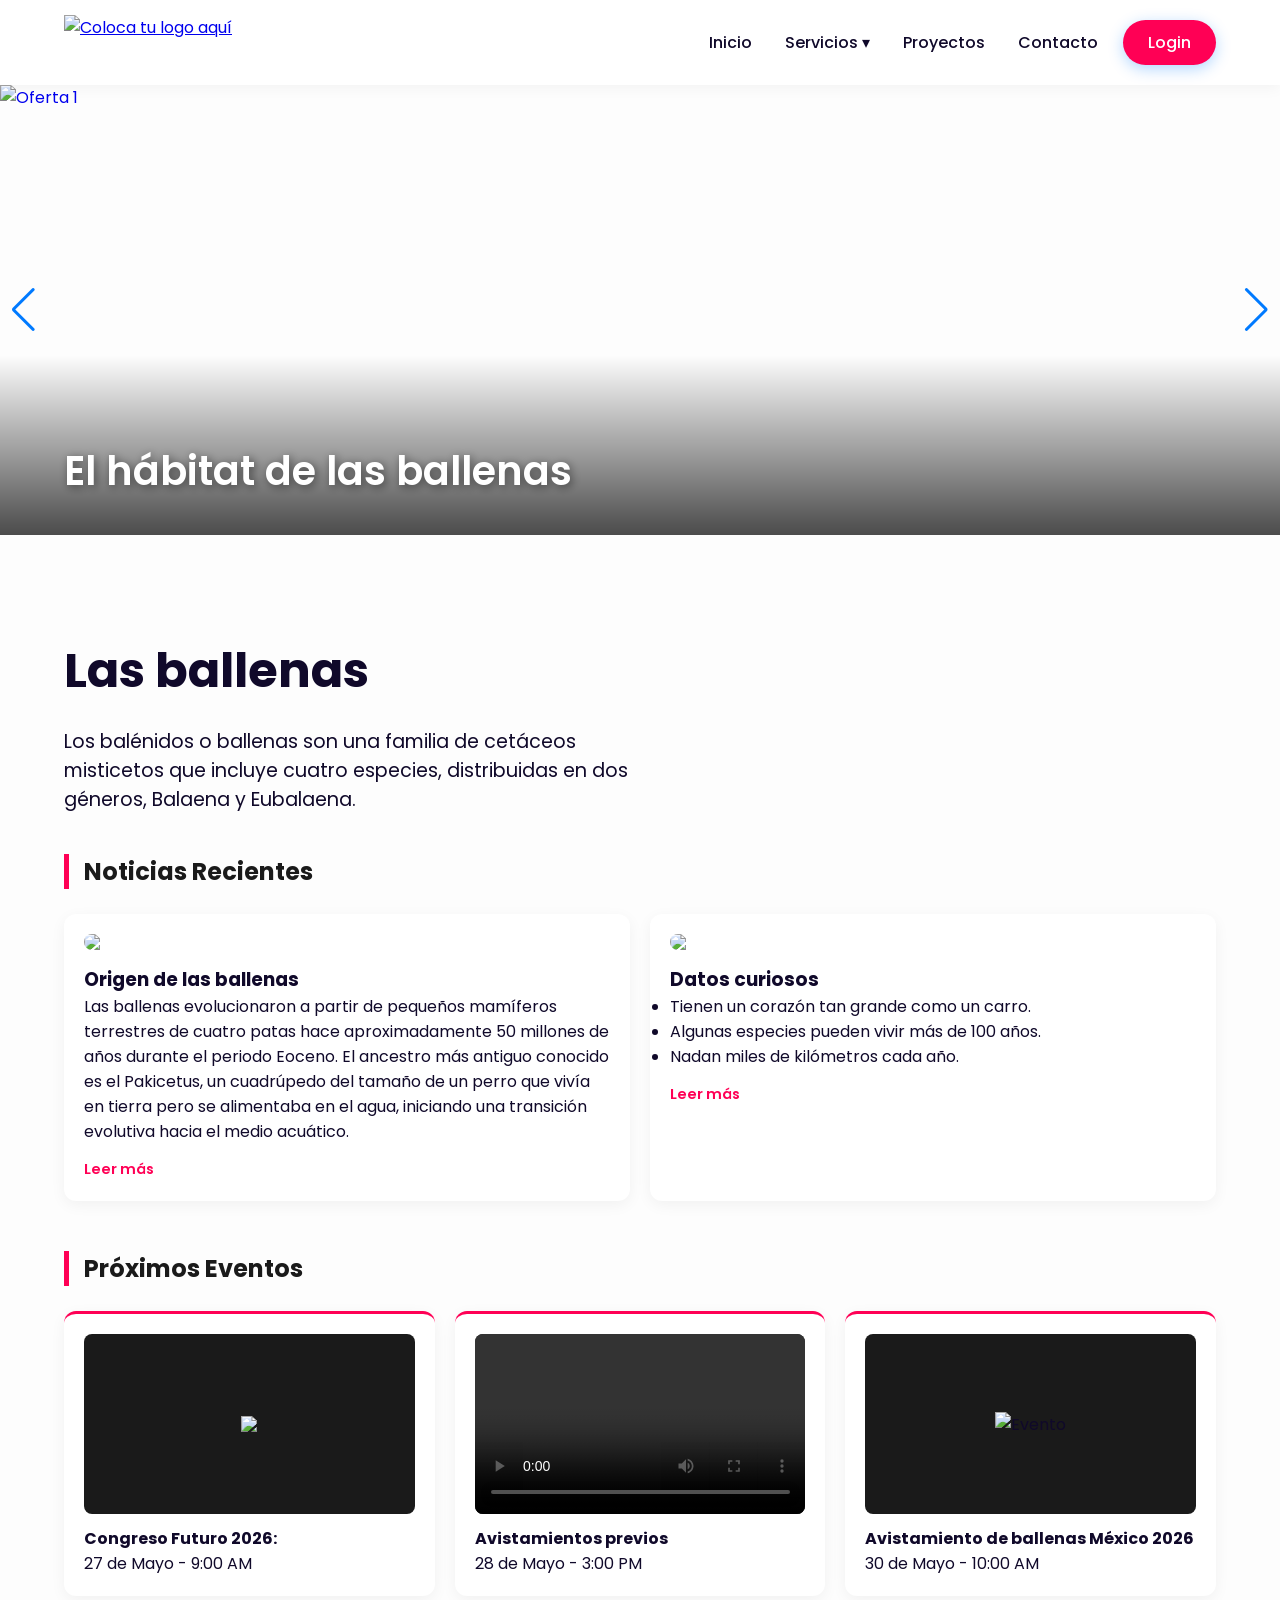
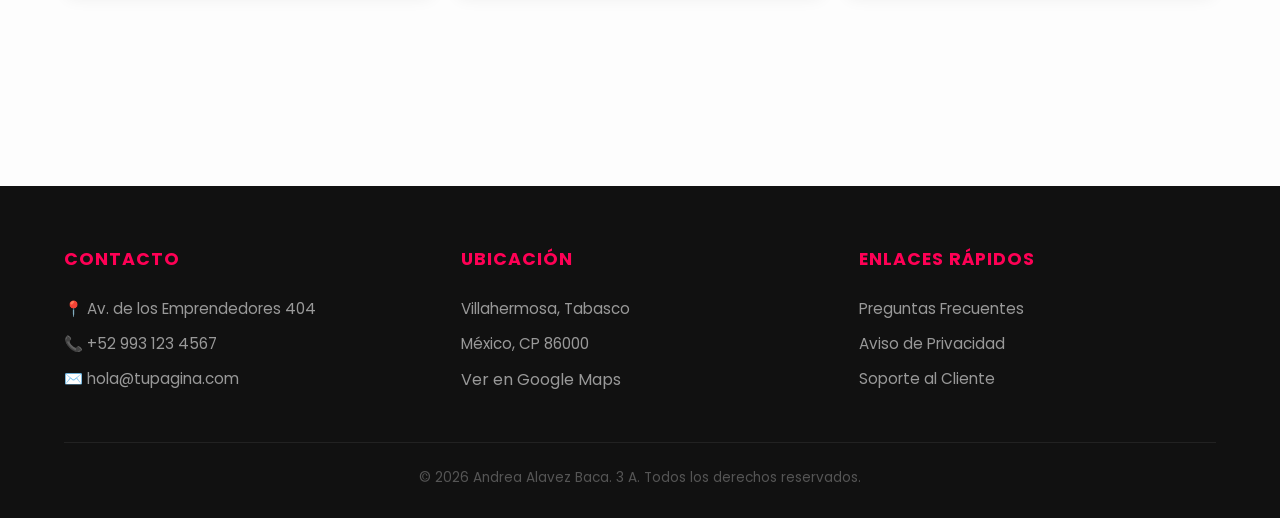
==== index.html @ 574e5b31 "Add files via upload" ====
<!DOCTYPE html>
<html lang="es">
<head>
    <meta charset="UTF-8">
    <meta name="viewport" content="width=device-width, initial-scale=1.0">
    <title>Maquetación con divs</title>
        <!-- Google Fonts -->
    <link href="https://fonts.googleapis.com/css2?family=Poppins:wght@300;400;600&display=swap" rel="stylesheet">
    <link rel="stylesheet" href="estilos_maquetacion.css">
<link rel='stylesheet' href='https://cdn-uicons.flaticon.com/4.0.0/uicons-solid-rounded/css/uicons-solid-rounded.css'>
<link rel='stylesheet' href='https://cdn-uicons.flaticon.com/4.0.0/uicons-solid-rounded/css/uicons-solid-rounded.css'>
<link rel='stylesheet' href='https://cdn-uicons.flaticon.com/4.0.0/uicons-regular-rounded/css/uicons-regular-rounded.css'>
<link rel='stylesheet' href='https://cdn-uicons.flaticon.com/4.0.0/uicons-solid-rounded/css/uicons-solid-rounded.css'>
<!-- Swiper CSS -->
<link rel="stylesheet" href="https://cdn.jsdelivr.net/npm/swiper@11/swiper-bundle.min.css" />
</head>
<body>

    <header>
        <div class="container">
            <div class="logo">
                <!-- COLOCA TU LOGO AQUÍ -->
                <a href="index.html">
                    <img src="img/logo.png"  alt="Coloca tu logo aquí">
                </a>
            </div>

            <nav>
                <ul class="nav-menu">
                    <li><a href="index.html"><i class="fi fi-sr-home"></i>Inicio</a></li>
                    
                    <li class="dropdown">
                        <a href="#"><i class="fi fi-sr-phone-call"></i>Servicios ▾</a>
                        <ul class="dropdown-content">
                            <li><a href="#">Diseño Digital</a></li>
                            <li><a href="#">Páginas Web</a></li>
                            <li><a href="#">Mantenimiento y redes de cómputo</a></li>
                        </ul>
                    </li>
                   

                    <li><a href="#"><i class="fi fi-rr-edit"></i>Proyectos</a></li>
                    <li><a href="#"><i class="fi fi-sr-user"></i>Contacto</a></li>
                    <li><a href="login.html" class="btn-login">Login</a></li>
                </ul>
            </nav>
        </div>
    </header>
<!-- Banner Principal -->
<div class="swiper mainBanner">
    <div class="swiper-wrapper">
        
        <!-- Slide 1 -->
        <div class="swiper-slide">
            <a href="#" class="banner-link">
                <img src="banner/ballenabanner.jpg" alt="Oferta 1">
                <div class="banner-content">
                    <div class="text-box">
                        <h1>El hábitat de las ballenas</h1>
                    </div>
                </div>
            </a>
        </div>

        <!-- Slide 2 -->
        <div class="swiper-slide">
            <a href="#" class="banner-link">
                <img src="banner/ballenabanner2.jpg" alt="Oferta 2">
                <div class="banner-content">
                    <div class="text-box">
                        <h1>Las gigantes del océano</h1>
                    </div>
                </div>
            </a>
        </div>
        <!-- Slide 3 -->
        <div class="swiper-slide">
            <a href="#" class="banner-link">
                <img src="banner/ballenabanner3.jpg" alt="Oferta 2">
                <div class="banner-content">
                    <div class="text-box">
                        <h1>Las ballenas en el ecosistema</h1>
                    </div>
                </div>
            </a>
        </div>
         <!-- Slide 4 -->
        <div class="swiper-slide">
            <a href="#" class="banner-link">
                <img src="banner/ballenabanner4.jpeg" alt="Oferta 1">
                <div class="banner-content">
                    <div class="text-box">
                        <h1>Un viaje hacia la inmensidad del océano</h1>
                    </div>
                </div>
            </a>
        </div>
         <!-- Slide 5 -->
        <div class="swiper-slide">
            <a href="#" class="banner-link">
                <img src="banner/ballenabanner5.jpg" alt="Oferta 1">
                <div class="banner-content">
                    <div class="text-box">
                        <h1>Temporada de avistamiento</h1>
                    </div>
                </div>
            </a>
        </div>
         <!-- Slide 6 -->
        <div class="swiper-slide">
            <a href="#" class="banner-link">
                <img src="banner/ballenabanner6.jpg" alt="Oferta 1">
                <div class="banner-content">
                    <div class="text-box">
                        <h1>Protege a las ballenas</h1>
                    </div>
                </div>
            </a>
        </div>

    </div>

    <!-- Controles -->
    <div class="swiper-button-next"></div>
    <div class="swiper-button-prev"></div>
    <div class="swiper-pagination"></div>
</div>
    <main class="container" style="padding: 100px 0;">
        <h1 style="font-size: 3rem; margin-bottom: 20px;">Las ballenas</h1>
        <p style="font-size: 1.2rem; max-width: 600px;">Los balénidos o ballenas son una familia de cetáceos misticetos que incluye cuatro especies, distribuidas en dos géneros, Balaena y Eubalaena.</p>
<!-- SECCIÓN DE NOTICIAS Y EVENTOS -->
        <section class="seccion-info">
            
            <!-- FILA DE 2 CUADROS (Noticias Destacadas) -->
            <h2 class="titulo-seccion">Noticias Recientes</h2>
            <div class="contenedor-dos">
                <div class="cuadro cuadro-grande">
                    <div class="imagen-placeholder"><img src="img/ballena.jpg"></div>
                    <h3>Origen de las ballenas</h3>
                    <p>Las ballenas evolucionaron a partir de pequeños mamíferos terrestres de cuatro patas hace aproximadamente 50 millones de años durante el periodo Eoceno. El ancestro más antiguo conocido es el Pakicetus, un cuadrúpedo del tamaño de un perro que vivía en tierra pero se alimentaba en el agua, iniciando una transición evolutiva hacia el medio acuático. </p>
                    <a href="#" class="leer-mas">Leer más</a>
                </div>
                <div class="cuadro cuadro-grande">
                    <div class="imagen-placeholder"><img src="img/ballena1.jpg"></div>
                    <h3>Datos curiosos</h3>
                    <p>
                        <ul>
                            <li>Tienen un corazón tan grande como un carro.</li>
                            <li>Algunas especies pueden vivir más de 100 años.</li>
                            <li>Nadan miles de kilómetros cada año.</li>
                        </ul>
                    </p>
                    
                    <a href="#" class="leer-mas">Leer más</a>
                </div>
            </div>

            <!-- FILA DE 3 CUADROS (Eventos o Info Rápida) -->
            <h2 class="titulo-seccion">Próximos Eventos</h2>
            <div class="contenedor-tres">
    <!-- Cuadro con Imagen -->
    <div class="cuadro cuadro-pequeno">
        <div class="media-container">
            <img src="img/congresofuturo.jpg">
        </div>
        <h4>Congreso Futuro 2026:</h4>
        <p>27 de Mayo - 9:00 AM</p>
    </div>

    <!-- Cuadro con Video -->
    <div class="cuadro cuadro-pequeno">
        <div class="media-container">
            <video controls>
                <source src="video/Avistamiento.mp4" type="video/mp4">
                Tu navegador no soporta videos.
            </video>
        </div>
        <h4>Avistamientos previos</h4>
        <p>28 de Mayo - 3:00 PM</p>
    </div>

    <!-- Cuadro con Info Rápida (Solo texto si quieres) -->
    <div class="cuadro cuadro-pequeno">
        <div class="media-container">
            <img src="img/avistamiento.jpg" alt="Evento">
        </div>
        <h4>Avistamiento de ballenas  México 2026</h4>
        <p>30 de Mayo - 10:00 AM</p>
    </div>
</div>
</section>
        
    </main>

    <footer>
        <div class="container">
            <div class="footer-grid">
                <div class="footer-col">
                    <h4>Contacto</h4>
                    <p>📍 Av. de los Emprendedores 404</p>
                    <p>📞 +52 993 123 4567</p>
                    <p>✉️ hola@tupagina.com</p>
                </div>
                <div class="footer-col">
                    <h4>Ubicación</h4>
                    <p>Villahermosa, Tabasco</p>
                    <p>México, CP 86000</p>
                    <a href="#">Ver en Google Maps</a>
                </div>
                <div class="footer-col">
                    <h4>Enlaces Rápidos</h4>
                    <ul>
                        <li><a href="#">Preguntas Frecuentes</a></li>
                        <li><a href="#">Aviso de Privacidad</a></li>
                        <li><a href="#">Soporte al Cliente</a></li>
                    </ul>
                </div>
            </div>
            <div class="footer-bottom">
                &copy; 2026 Andrea Alavez Baca. 3 A. Todos los derechos reservados.
            </div>
        </div>
    </footer>
<script src="https://cdn.jsdelivr.net/npm/swiper@11/swiper-bundle.min.js"></script>
<script src="banner/banner.js"></script>
</body>
</html>
---- estilos_maquetacion.css ----
/* --- 1. VARIABLES --- */
:root {
    --color-primario: #ff0055; /* Color principal (rosa) */
    --color-oscuro: #1a1a1a; /* Color oscuro para textos fuertes */
    --color-texto: #10092a; /* Color general del texto */
    --blanco: #ffffff; /* Color blanco */
    --sombra: 0 10px 30px rgba(0,0,0,0.1); /* Sombra suave */
    --transicion: all 0.4s cubic-bezier(0.165, 0.84, 0.44, 1); /* Animación suave */
}

/* Reset básico para quitar márgenes por defecto */
* {
    margin: 0;
    padding: 0;
    box-sizing: border-box; /* Evita que el padding rompa tamaños */
}

/* Configuración general del body */
body {
    font-family: 'Poppins', sans-serif; /* Fuente */
    background-color: #fdfdfd; /* Fondo claro */
    color: var(--color-texto); /* Color del texto */
    display: flex;
    flex-direction: column;
    min-height: 100vh; /* Para que el footer quede abajo */
}

/* Contenedor centrado */
.container {
    width: 90%;
    max-width: 1200px; /* Ancho máximo */
    margin: 0 auto; /* Centrar */
}

/* --- 2. HEADER Y LOGO --- */
header {
    background: var(--blanco); /* Fondo blanco */
    padding: 15px 0;
    box-shadow: 0 2px 15px rgba(0,0,0,0.05); /* Sombra ligera */
    position: sticky; /* Se queda fijo arriba */
    top: 0;
    z-index: 1000; /* Siempre encima */
}

/* Alinea logo y menú */
header .container {
    display: flex;
    justify-content: space-between;
    align-items: center;
}

/* CONFIGURACIÓN DEL LOGO */
.logo img {
    height: 55px; /* Tamaño del logo */
    width: auto;
    display: block;
}

/* --- 3. NAVEGACIÓN Y MENÚ --- */
.nav-menu {
    display: flex; /* Menú en fila */
    list-style: none; /* Quita viñetas */
    align-items: center;
}

/* Separación entre opciones */
.nav-menu > li {
    margin-left: 25px;
    position: relative; /* Necesario para submenú */
}

/* Estilo de enlaces */
.nav-menu a {
    text-decoration: none;
    color: var(--color-oscuro);
    font-weight: 500;
    padding: 10px 0;
    transition: var(--transicion);
    display: block;

    /* Permite alinear iconos con texto */
    display: inline-flex; 
    align-items: center; 
    gap: 8px; 
    text-decoration: none; 
    color: inherit;
}

/* Línea animada debajo del menú */
.nav-menu > li > a::after {
    content: '';
    position: absolute;
    width: 0; /* Empieza invisible */
    height: 2px;
    bottom: 0;
    left: 0;
    background-color: var(--color-primario);
    transition: var(--transicion);
}

/* Cuando pasas el mouse aparece la línea */
.nav-menu > li:hover > a::after {
    width: 100%;
}

/* Cambio de color al pasar el mouse */
.nav-menu a:hover {
    color: var(--color-primario);
}

/* --- 4. SUBMENÚ DESPLEGABLE --- */
.dropdown-content {
    position: absolute;
    top: 120%; /* Debajo del menú */
    left: -20px;
    background: var(--blanco);
    min-width: 220px;
    padding: 15px 0;
    list-style: none;
    border-radius: 12px; /* Bordes redondeados */
    box-shadow: var(--sombra);

    /* Oculto por defecto */
    opacity: 0;
    visibility: hidden;
    transform: translateY(20px); /* Baja un poco */
    transition: var(--transicion);
}

/* Mostrar el submenú al pasar el mouse */
.dropdown:hover .dropdown-content {
    opacity: 1;
    visibility: visible;
    transform: translateY(0);
}

/* Estilo de opciones del submenú */
.dropdown-content li a {
    padding: 12px 25px;
    font-size: 0.9rem;
    color: var(--color-texto);
    font-weight: 400;
}

/* Hover en submenú */
.dropdown-content li a:hover {
    background-color: #f8faff;
    color: var(--color-primario);
    padding-left: 30px; /* Se mueve a la derecha */
}

/* Botón Login resaltado */
.btn-login {
    background-color: var(--color-primario);
    color: var(--blanco) !important;
    padding: 10px 25px !important;
    border-radius: 50px; /* Forma redonda */
    box-shadow: 0 4px 15px rgba(0, 123, 255, 0.3);
}

/* Efecto hover del botón */
.btn-login:hover {
    transform: translateY(-2px); /* Se levanta */
    box-shadow: 0 6px 20px rgba(0, 123, 255, 0.4);
}

/* --- 5. RESPONSIVE --- */
@media (max-width: 850px) {

    /* Header en columna */
    header .container {
        flex-direction: column;
        gap: 20px;
    }

    /* Menú se adapta */
    .nav-menu {
        flex-wrap: wrap;
        justify-content: center;
    }

    .nav-menu li {
        margin: 5px 15px;
    }

    /* Submenú en móvil */
    .dropdown-content {
        position: static; /* Ya no flotante */
        box-shadow: none;
        opacity: 1;
        visibility: visible;
        transform: none;
        display: none; /* Oculto */
        background: #f1f1f1;
    }

    /* Mostrar al hacer hover */
    .dropdown:hover .dropdown-content {
        display: block;
    }
}

/* --- 6. FOOTER 3 COLUMNAS --- */
footer {
    background: #111;
    color: #fff;
    padding: 60px 0 30px;
    margin-top: auto; /* Empuja el footer abajo */
}

/* Grid para dividir en columnas */
.footer-grid {
    display: grid;
    grid-template-columns: repeat(auto-fit, minmax(250px, 1fr)); /* Responsive */
    gap: 40px;
    margin-bottom: 40px;
}

/* Títulos del footer */
.footer-col h4 {
    color: var(--color-primario);
    margin-bottom: 25px;
    font-size: 1.1rem;
    text-transform: uppercase;
    letter-spacing: 1px;
}

/* Texto del footer */
.footer-col p, .footer-col li {
    color: #999;
    font-size: 0.95rem;
    margin-bottom: 12px;
}

/* Quita viñetas */
.footer-col ul { 
    list-style: none; 
}

/* Enlaces del footer */
.footer-col a {
    color: #999;
    text-decoration: none;
    transition: var(--transicion);
}

/* Hover enlaces */
.footer-col a:hover {
    color: var(--blanco);
}

/* Parte inferior del footer */
.footer-bottom {
    text-align: center;
    border-top: 1px solid #222;
    padding-top: 25px;
    color: #555;
    font-size: 0.85rem;
}
 /* ESTILOS CSS PARA ESTA SECCIÓN (Agrégalos a tu bloque <style>) */

    .seccion-info {
        padding: 40px 0;
    }

    .titulo-seccion {
        margin-bottom: 25px;
        color: var(--color-oscuro);
        border-left: 5px solid var(--color-primario);
        padding-left: 15px;
    }

    /* Contenedores Flexbox */
    .contenedor-dos, .contenedor-tres {
        display: flex;
        gap: 20px;
        flex-wrap: wrap; /* Para que sea responsivo */
        margin-bottom: 50px;
    }

    /* Estilo base de los cuadros */
    .cuadro {
        background: var(--blanco);
        border-radius: 12px;
        padding: 20px;
        box-shadow: 0 4px 15px rgba(0,0,0,0.05);
        transition: transform 0.3s ease;
    }

    .cuadro:hover {
        transform: translateY(-5px);
    }

    /* Tamaños específicos */
    .cuadro-grande {
        flex: 1 1 calc(50% - 20px); /* 2 cuadros por fila */
        min-width: 300px;
    }

    .cuadro-pequeno {
        flex: 1 1 calc(33.33% - 20px); /* 3 cuadros por fila */
        min-width: 250px;
        border-top: 3px solid var(--color-primario);
        align-items: center;
    }
.imagen-placeholder {
    width: 100%;
    height: auto;       /* Ya no obligamos a que mida 200px */
    overflow: hidden;
    border-radius: 8px;
    margin-bottom: 15px;
}

.imagen-placeholder img {
    width: 100%;        /* Ocupa todo el ancho disponible */
    height: auto;       /* Mantiene su proporción natural */
    display: block;
}
  
    /* Elementos internos 
    .imagen-placeholder {
        background: #eee;
        height: 150px;
        display: flex;
        align-items: center;
        justify-content: center;
        border-radius: 8px;
        margin-bottom: 15px;
        color: #888;
    }*/

    .leer-mas {
        display: inline-block;
        margin-top: 15px;
        color: var(--color-primario);
        text-decoration: none;
        font-weight: 600;
        font-size: 0.9rem;
    }
    /* Contenedor universal para fotos y videos */
.media-container {
    width: 100%;
    height: 180px;         /* Altura fija para que los 3 cuadros estén parejos */
    background-color: #1a1a1a; /* Fondo oscuro para resaltar el contenido */
    display: flex;
    align-items: center;
    justify-content: center;
    border-radius: 8px;
    margin-bottom: 12px;
    overflow: hidden;
}

/* Ajuste para que se vea TODO (Imagen) */
.media-container img {
    max-width: 100%;
    max-height: 100%;
    object-fit: contain;   /* ESTA ES LA CLAVE: No corta nada */
}

/* Ajuste para que se vea TODO (Video) */
.media-container video {
    width: 100%;
    height: 100%;
    object-fit: contain;   /* ESTA ES LA CLAVE: Muestra el video completo */
    outline: none;
}
/* --- ESTILOS DEL BANNER --- */
.mainBanner {
    width: 100%;
    height: 450px; /* Altura ideal tipo e-commerce */
    position: relative;
}

.mainBanner .swiper-slide {
    position: relative;
    overflow: hidden;
}

.mainBanner img {
    width: 100%;
    height: 100%;
    object-fit: cover; /* Ajuste perfecto de la imagen */
    object-position: center;
}

/* Capa de contenido sobre la imagen */
.banner-content {
    position: absolute;
    top: 0;
    left: 0;
    width: 100%;
    height: 100%;
    display: flex;
    align-items: center; /* Centrado vertical */
    padding-left: 10%; /* Alineado a la izquierda como ML */
    background: linear-gradient(to right, rgba(0,0,0,0.4), transparent); /* Degradado para legibilidad */
}

.text-box {
    color: white;
    max-width: 500px;
}

.text-box span {
    font-size: 0.9rem;
    font-weight: 600;
    letter-spacing: 2px;
    color: var(--color-primario);
}

.text-box h1 {
    font-size: 3rem;
    margin: 10px 0 20px;
    line-height: 1.1;
}

.btn-comprar {
    padding: 12px 30px;
    background: var(--color-primario);
    border: none;
    color: white;
    font-weight: 600;
    border-radius: 5px;
    cursor: pointer;
    transition: transform 0.3s;
}

.btn-comprar:hover {
    transform: scale(1.05);
}

/* --- RESPONSIVE --- */
@media (max-width: 768px) {
    .mainBanner { height: 300px; }
    .text-box h1 { font-size: 1.8rem; }
    .banner-content { padding-left: 5%; }
}
/* --- ESTILOS DEL BANNER --- */
.mainBanner {
    width: 100%;
    height: 450px;
    position: relative;
}

/* Hace que todo el slide sea clickable */
.banner-link {
    text-decoration: none;
    display: block;
    width: 100%;
    height: 100%;
    position: relative;
}

.mainBanner .swiper-slide {
    position: relative;
    overflow: hidden;
}

.mainBanner img {
    width: 100%;
    height: 100%;
    object-fit: cover;
    object-position: center;
    transition: transform 0.5s ease; /* Efecto zoom opcional */
}

/* Zoom suave al pasar el mouse por el banner */
.banner-link:hover img {
    transform: scale(1.05);
}

/* Capa de contenido: Alineada ABAJO a la IZQUIERDA */
.banner-content {
    position: absolute;
    top: 0;
    left: 0;
    width: 100%;
    height: 100%;
    display: flex;
    align-items: flex-end; /* Mueve el texto al fondo */
    justify-content: flex-start; /* Mueve el texto a la izquierda */
    padding: 40px 5%; /* Espacio desde los bordes */
    /* Degradado oscuro desde abajo para que el texto blanco se lea perfecto */
    background: linear-gradient(to top, rgba(0,0,0,0.7) 0%, transparent 40%);
    box-sizing: border-box;
}

.text-box {
    color: white;
    max-width: 80%;
}

.text-box h1 {
    font-size: 2.5rem;
    margin: 0;
    line-height: 1.2;
    font-weight: 600;
    /* Sombra de apoyo */
    text-shadow: 2px 2px 10px rgba(0,0,0,0.5);
}

/* --- RESPONSIVE --- */
@media (max-width: 768px) {
    .mainBanner { height: 300px; }
    .text-box h1 { font-size: 1.5rem; }
    .banner-content { padding: 20px 5%; }
}
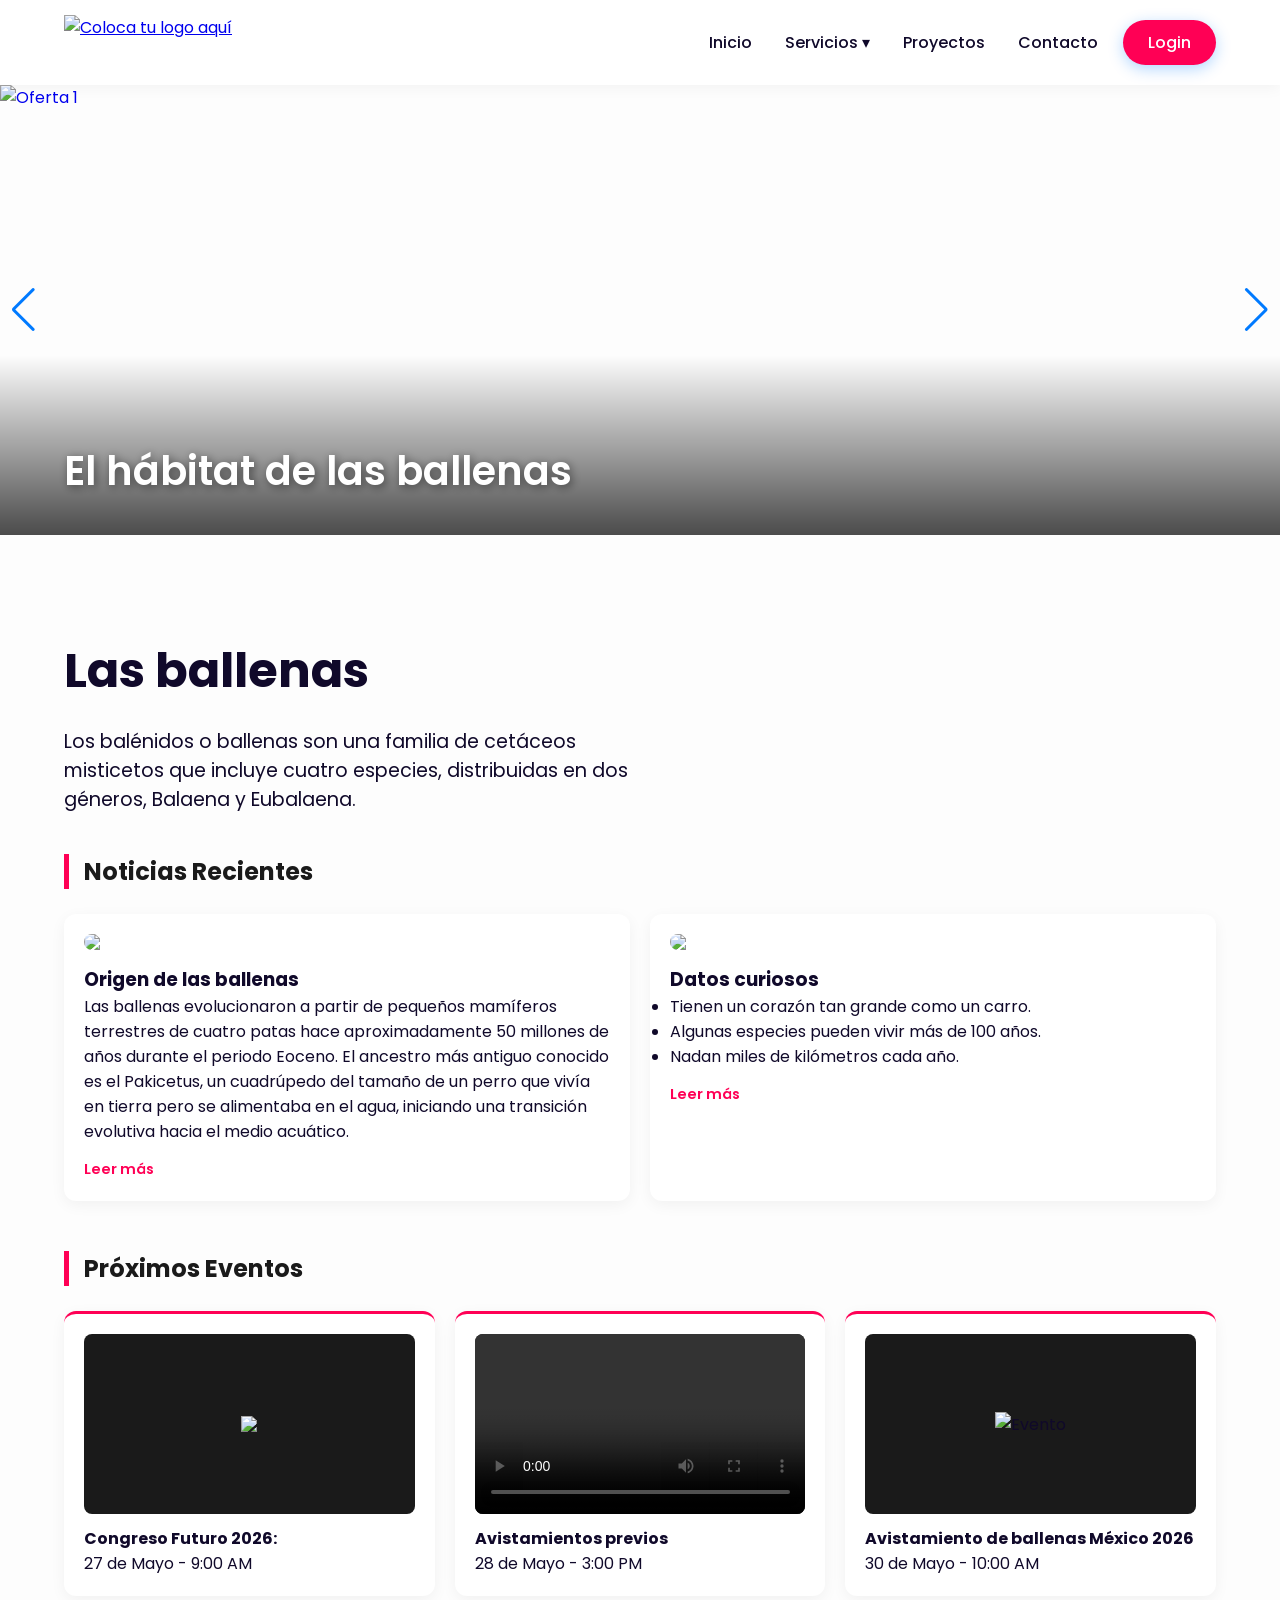
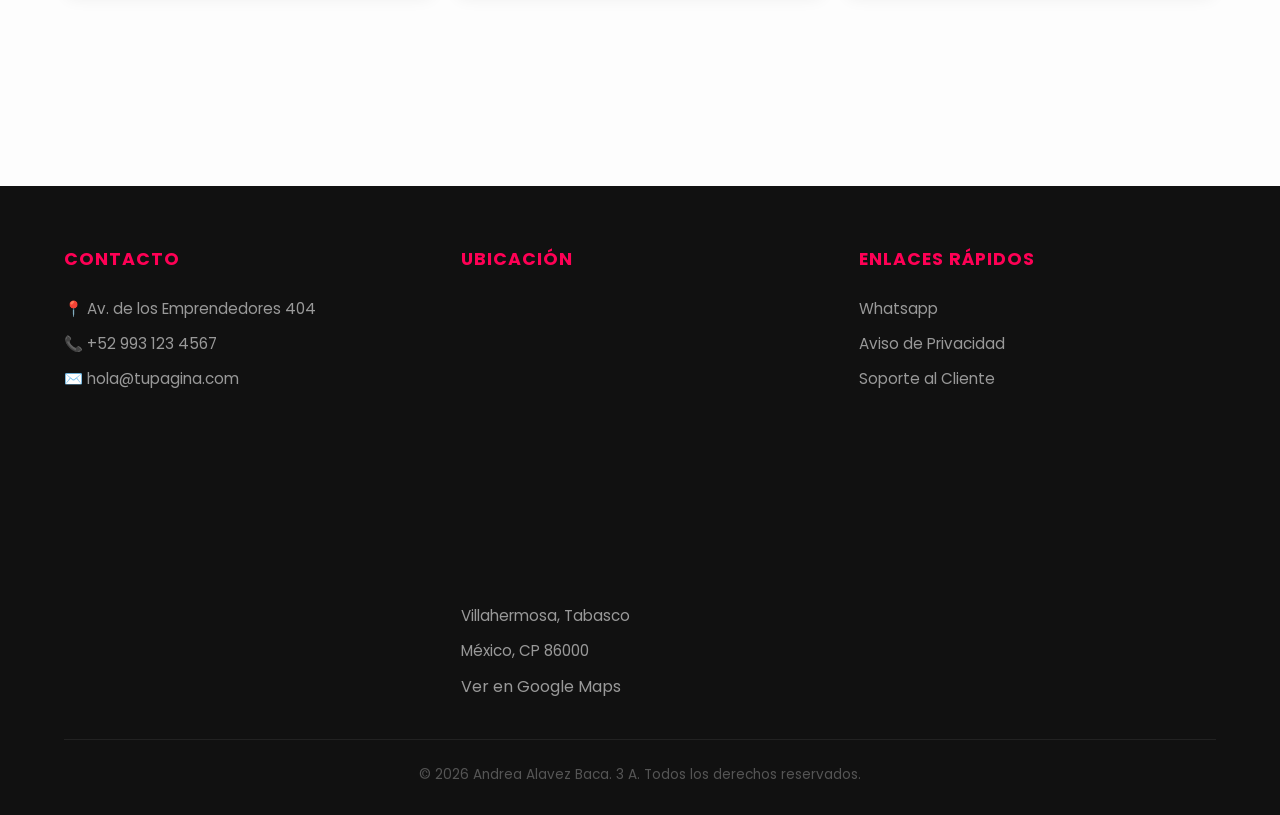
==== commit 230dd04a: "Página web 3A" ====
--- a/index.html
+++ b/index.html
@@ -203,6 +203,7 @@
                 </div>
                 <div class="footer-col">
                     <h4>Ubicación</h4>
+                    <iframe src="https://www.google.com/maps/embed?pb=!1m18!1m12!1m3!1d3785.4291174351215!2d-93.20669932503972!3d18.41881558265512!2m3!1f0!2f0!3f0!3m2!1i1024!2i768!4f13.1!3m3!1m2!1s0x85eef311992e2aeb%3A0xf933fdc5c2d4b3dc!2sRefiner%C3%ADa%20Olmeca%20%7C%20PEMEX!5e0!3m2!1sen!2smx!4v1779738194341!5m2!1sen!2smx" width="400" height="300" style="border:0;" allowfullscreen="" loading="lazy" referrerpolicy="no-referrer-when-downgrade"></iframe>
                     <p>Villahermosa, Tabasco</p>
                     <p>México, CP 86000</p>
                     <a href="#">Ver en Google Maps</a>
@@ -210,7 +211,7 @@
                 <div class="footer-col">
                     <h4>Enlaces Rápidos</h4>
                     <ul>
-                        <li><a href="#">Preguntas Frecuentes</a></li>
+                        <li><a href="https://wa.me/529935902616?text=Hola,%20me%20gustaría%20recibir%20información%20sobre%20sus%20productos%20o%20servicios."> <i class="fi fi-brands-whatsapp"></i> <link rel='stylesheet' href='https://cdn-uicons.flaticon.com/4.0.0/uicons-brands/css/uicons-brands.css'>Whatsapp</a></li>
                         <li><a href="#">Aviso de Privacidad</a></li>
                         <li><a href="#">Soporte al Cliente</a></li>
                     </ul>
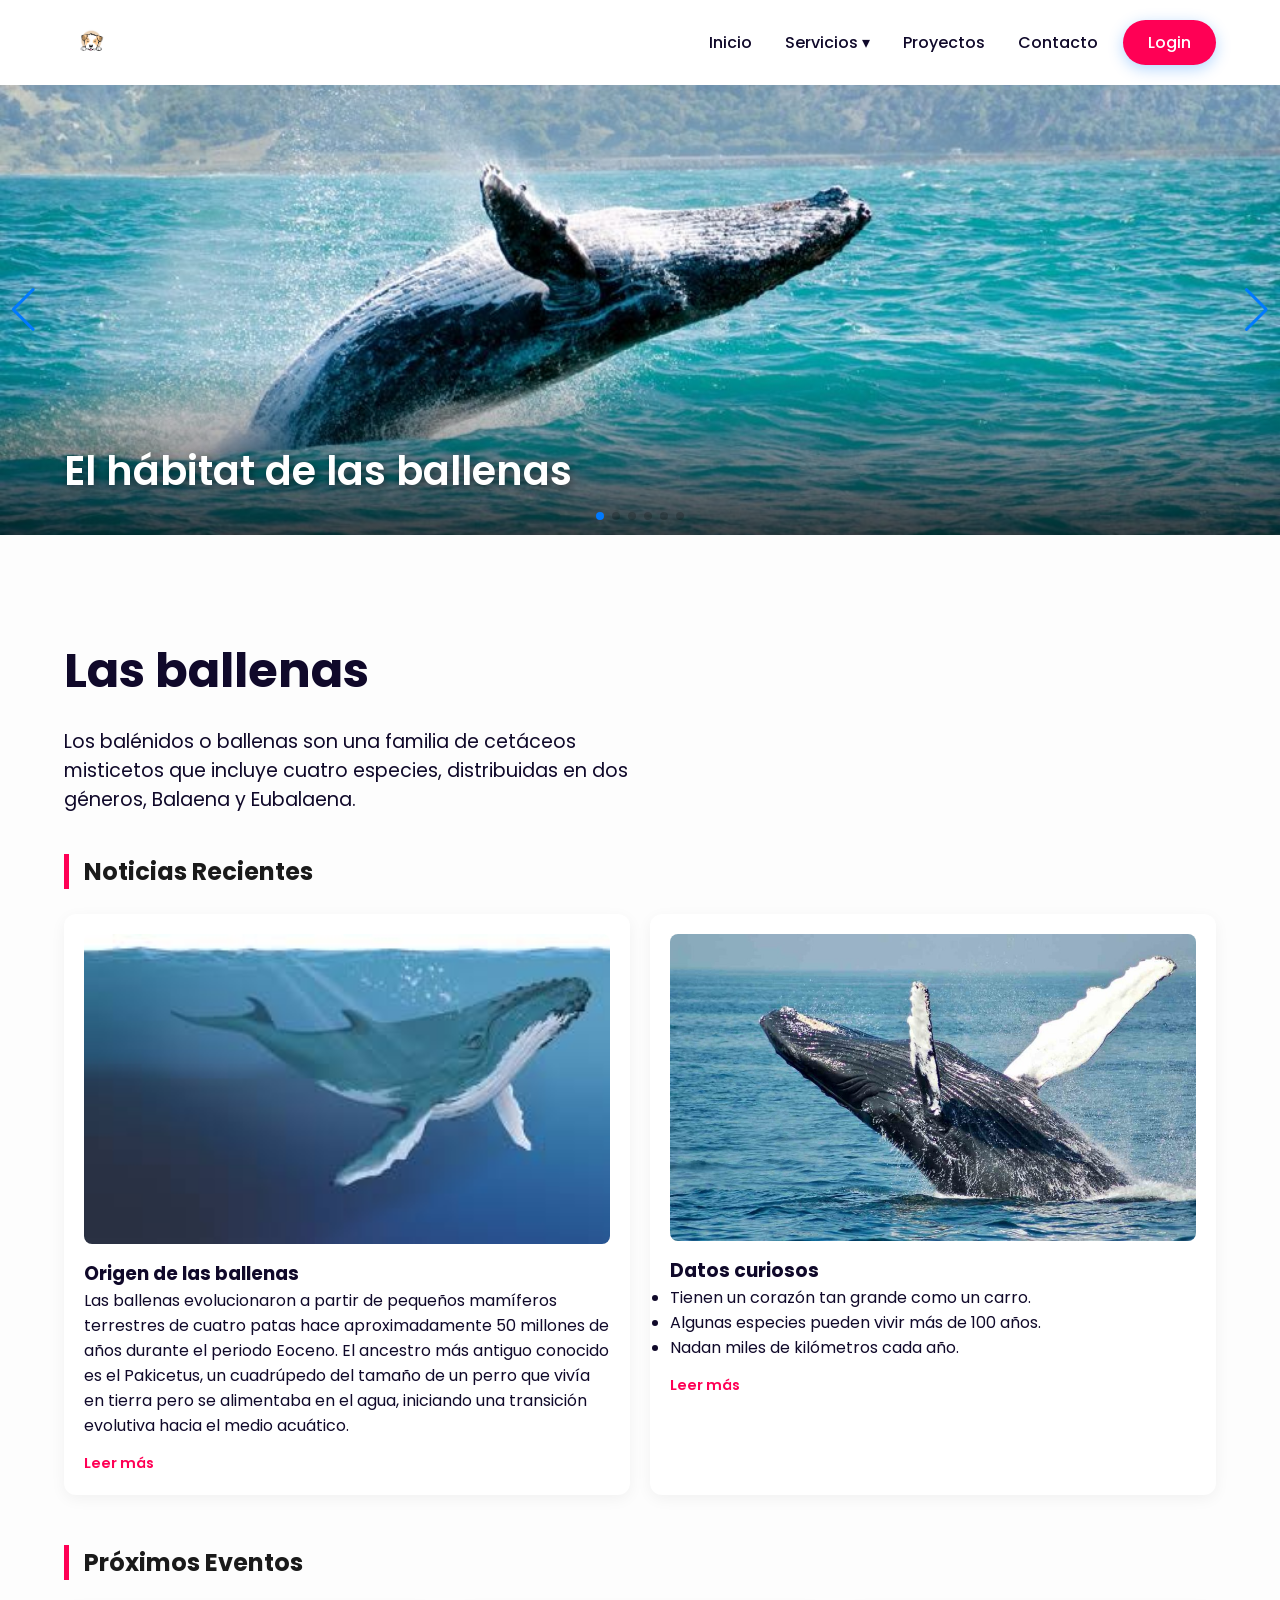
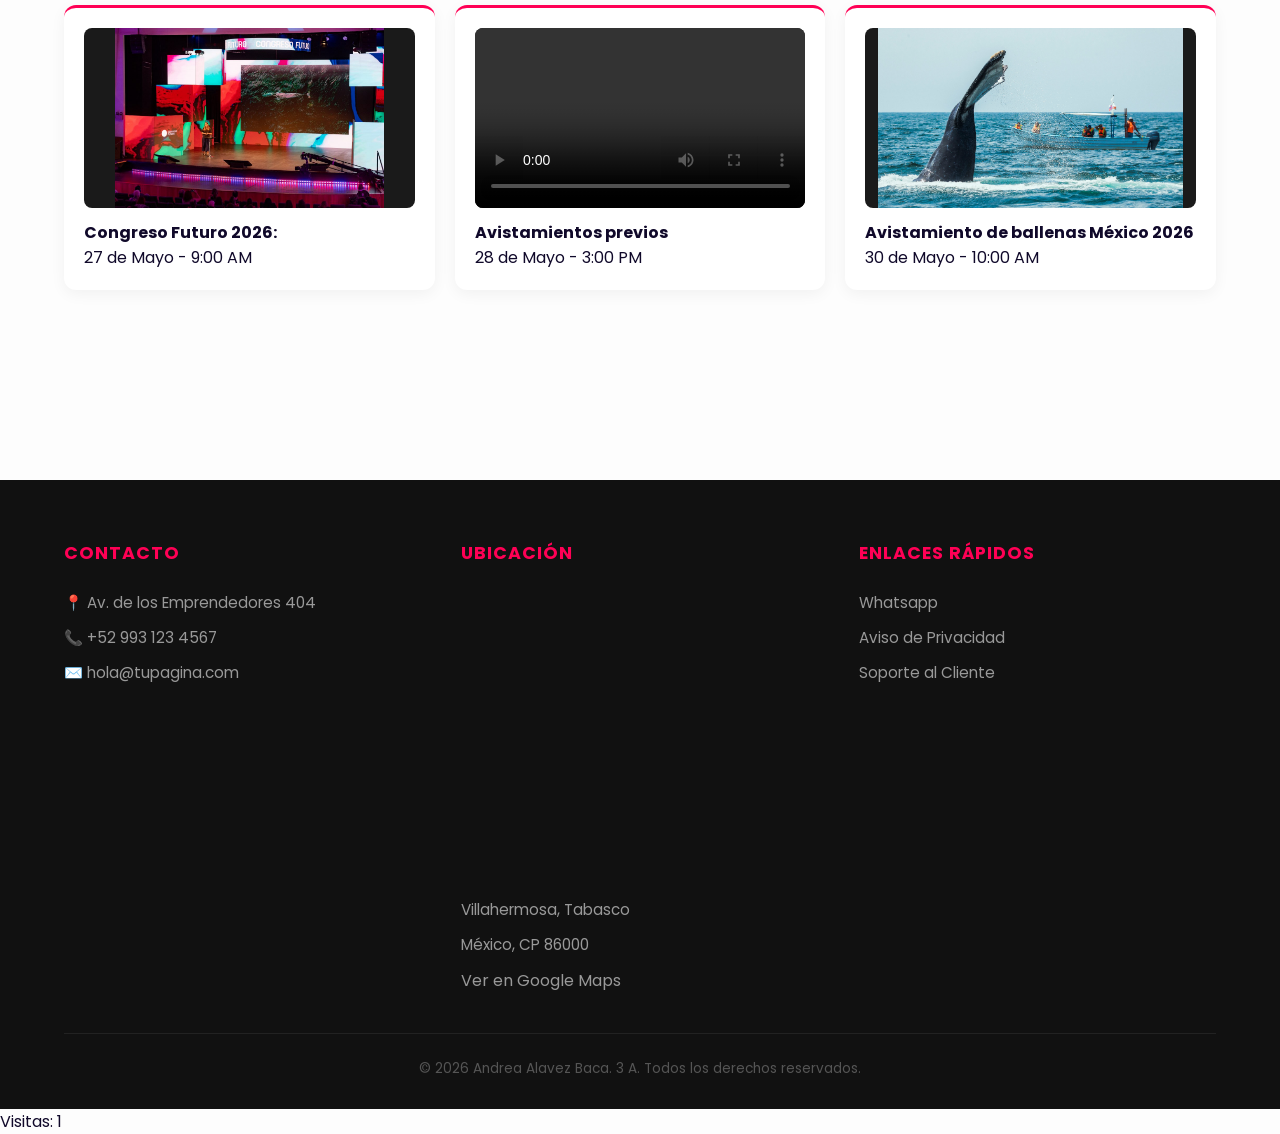
==== commit 3edc8e09: "Google Analytics" ====
--- a/index.html
+++ b/index.html
@@ -1,6 +1,15 @@
 <!DOCTYPE html>
 <html lang="es">
 <head>
+    <!-- Google tag (gtag.js) -->
+<script async src="https://www.googletagmanager.com/gtag/js?id=G-T7Y654JMBB"></script>
+<script>
+  window.dataLayer = window.dataLayer || [];
+  function gtag(){dataLayer.push(arguments);}
+  gtag('js', new Date());
+
+  gtag('config', 'G-T7Y654JMBB');
+</script>
     <meta charset="UTF-8">
     <meta name="viewport" content="width=device-width, initial-scale=1.0">
     <title>Maquetación con divs</title>
@@ -14,6 +23,7 @@
 <!-- Swiper CSS -->
 <link rel="stylesheet" href="https://cdn.jsdelivr.net/npm/swiper@11/swiper-bundle.min.css" />
 </head>
+
 <body>
 
     <header>
@@ -224,5 +234,18 @@
     </footer>
 <script src="https://cdn.jsdelivr.net/npm/swiper@11/swiper-bundle.min.js"></script>
 <script src="banner/banner.js"></script>
+<script>
+let visitas = localStorage.getItem("visitas");
+
+if(visitas == null){
+    visitas = 0;
+}
+
+visitas++;
+
+localStorage.setItem("visitas", visitas);
+
+document.write("Visitas: " + visitas);
+</script>
 </body>
 </html>
